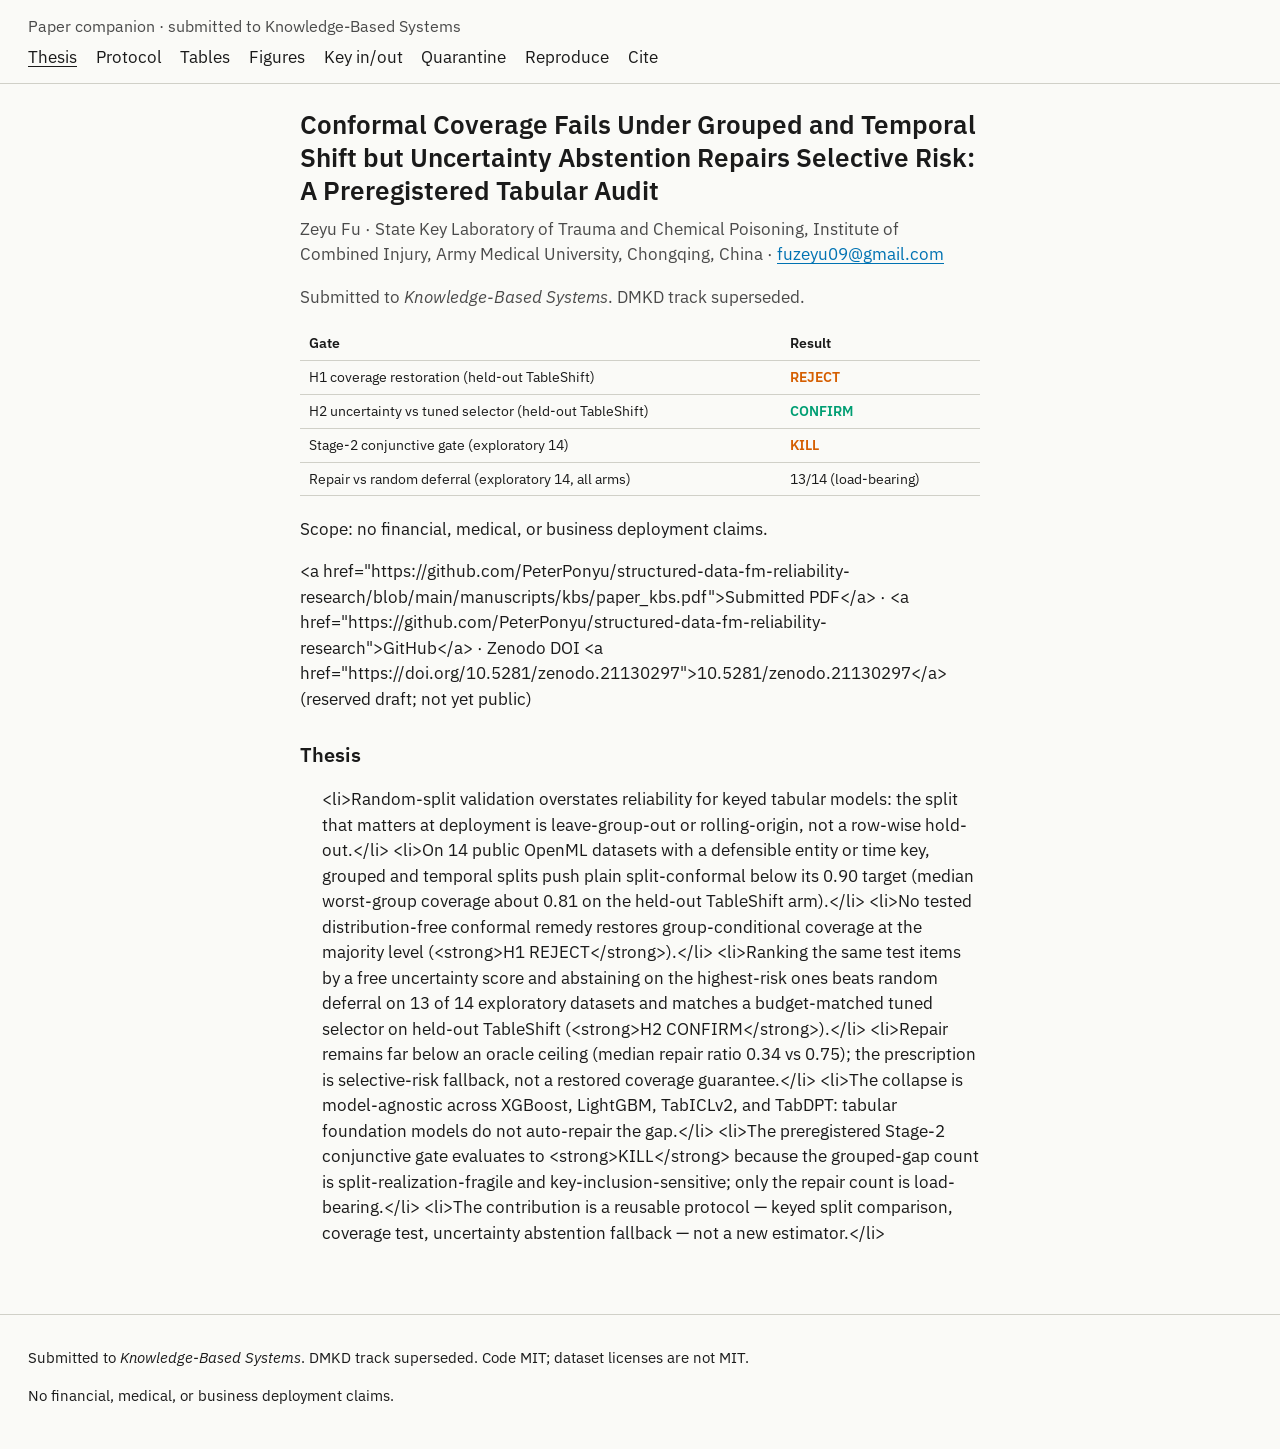
==== docs/index.html @ ec44e23a "Add isolation-branch Structure paper companion for GitHub Pages. Stamp frozen KBS tables into docs/ " ====
<!DOCTYPE html>
<html lang="en">
<head>
  <meta charset="utf-8">
  <meta name="viewport" content="width=device-width, initial-scale=1">
  <title>Conformal Coverage Fails Under Grouped and Temporal Shift but Uncertainty Abstention Repairs Selective Risk: A Preregistered Tabular Audit — tabular reliability audit</title>
  <meta name="description" content="Preregistered tabular reliability audit companion.">
  <link rel="stylesheet" href="css/portal.css">
</head>
<body>
  <header class="site">
    <div class="wrap">
      <p class="brand">Paper companion · submitted to Knowledge-Based Systems</p>
      <details class="nav-toggle">
        <summary>Menu</summary>
        <nav class="primary" aria-label="Sections"><a href="index.html" aria-current="page">Thesis</a><a href="protocol/index.html">Protocol</a><a href="tables/index.html">Tables</a><a href="figures/index.html">Figures</a><a href="key/index.html">Key in/out</a><a href="quarantine/index.html">Quarantine</a><a href="reproduce/index.html">Reproduce</a><a href="cite/index.html">Cite</a></nav>
      </details>
      <nav class="primary" aria-label="Primary"><a href="index.html" aria-current="page">Thesis</a><a href="protocol/index.html">Protocol</a><a href="tables/index.html">Tables</a><a href="figures/index.html">Figures</a><a href="key/index.html">Key in/out</a><a href="quarantine/index.html">Quarantine</a><a href="reproduce/index.html">Reproduce</a><a href="cite/index.html">Cite</a></nav>
    </div>
  </header>
  <main class="prose wrap">
<h1>Conformal Coverage Fails Under Grouped and Temporal Shift but Uncertainty Abstention Repairs Selective Risk: A Preregistered Tabular Audit</h1>
<p class="meta">Zeyu Fu · State Key Laboratory of Trauma and Chemical Poisoning, Institute of Combined Injury, Army Medical University, Chongqing, China · <a href="mailto:fuzeyu09@gmail.com">fuzeyu09@gmail.com</a></p>
<p class="meta">Submitted to <em>Knowledge-Based Systems</em>. DMKD track superseded.</p>
<div class="table-scroll"><table><thead><tr><th>Gate</th><th>Result</th></tr></thead><tbody><tr><td>H1 coverage restoration (held-out TableShift)</td><td class="verdict-reject">REJECT</td></tr><tr><td>H2 uncertainty vs tuned selector (held-out TableShift)</td><td class="verdict-confirm">CONFIRM</td></tr><tr><td>Stage-2 conjunctive gate (exploratory 14)</td><td class="verdict-kill">KILL</td></tr><tr><td>Repair vs random deferral (exploratory 14, all arms)</td><td>13/14 (load-bearing)</td></tr></tbody></table></div>
<p>Scope: no financial, medical, or business deployment claims.</p>
<p>
<p>  &lt;a href=&quot;https://github.com/PeterPonyu/structured-data-fm-reliability-research/blob/main/manuscripts/kbs/paper_kbs.pdf&quot;&gt;Submitted PDF&lt;/a&gt;   ·   &lt;a href=&quot;https://github.com/PeterPonyu/structured-data-fm-reliability-research&quot;&gt;GitHub&lt;/a&gt;   ·   Zenodo DOI &lt;a href=&quot;https://doi.org/10.5281/zenodo.21130297&quot;&gt;10.5281/zenodo.21130297&lt;/a&gt; (reserved draft; not yet public)</p>
</p>
<h2>Thesis</h2>
<ol class="thesis">
<p>  &lt;li&gt;Random-split validation overstates reliability for keyed tabular models: the split that matters at deployment is leave-group-out or rolling-origin, not a row-wise hold-out.&lt;/li&gt;   &lt;li&gt;On 14 public OpenML datasets with a defensible entity or time key, grouped and temporal splits push plain split-conformal below its 0.90 target (median worst-group coverage about 0.81 on the held-out TableShift arm).&lt;/li&gt;   &lt;li&gt;No tested distribution-free conformal remedy restores group-conditional coverage at the majority level (&lt;strong&gt;H1 REJECT&lt;/strong&gt;).&lt;/li&gt;   &lt;li&gt;Ranking the same test items by a free uncertainty score and abstaining on the highest-risk ones beats random deferral on 13 of 14 exploratory datasets and matches a budget-matched tuned selector on held-out TableShift (&lt;strong&gt;H2 CONFIRM&lt;/strong&gt;).&lt;/li&gt;   &lt;li&gt;Repair remains far below an oracle ceiling (median repair ratio 0.34 vs 0.75); the prescription is selective-risk fallback, not a restored coverage guarantee.&lt;/li&gt;   &lt;li&gt;The collapse is model-agnostic across XGBoost, LightGBM, TabICLv2, and TabDPT: tabular foundation models do not auto-repair the gap.&lt;/li&gt;   &lt;li&gt;The preregistered Stage-2 conjunctive gate evaluates to &lt;strong&gt;KILL&lt;/strong&gt; because the grouped-gap count is split-realization-fragile and key-inclusion-sensitive; only the repair count is load-bearing.&lt;/li&gt;   &lt;li&gt;The contribution is a reusable protocol — keyed split comparison, coverage test, uncertainty abstention fallback — not a new estimator.&lt;/li&gt;</p>
</ol>
  </main>
  <footer class="site">
    <div class="wrap">
      <p>Submitted to <em>Knowledge-Based Systems</em>. DMKD track superseded. Code MIT; dataset licenses are not MIT.</p>
      <p>No financial, medical, or business deployment claims.</p>
    </div>
  </footer>
  
</body>
</html>
---- docs/css/portal.css ----
/* Structure companion — methods-paper HTML. Okabe–Ito roles match print fig0. */
@import url("https://fonts.googleapis.com/css2?family=IBM+Plex+Sans:ital,wght@0,400;0,500;0,600;1,400&family=IBM+Plex+Serif:ital,wght@0,400;1,400&display=swap");

:root {
  --page: #fafaf7;
  --ink: #1a1a1a;
  --mute: #4a4a4a;
  --rule: #d0d0c8;
  --random: #0072b2;
  --grouped: #e69f00;
  --restore: #009e73;
  --fail: #d55e00;
  --measure: 40rem;
  --wide: 72rem;
}

*,
*::before,
*::after {
  box-sizing: border-box;
}

html {
  font-size: 17px;
  scroll-behavior: auto;
}

body {
  margin: 0;
  background: var(--page);
  color: var(--ink);
  font-family: "IBM Plex Sans", "Source Sans 3", "Segoe UI", sans-serif;
  line-height: 1.5;
}

a {
  color: var(--random);
  text-decoration-thickness: 1px;
  text-underline-offset: 0.15em;
}

a:hover {
  color: var(--ink);
}

.wrap {
  width: min(var(--wide), calc(100% - 2rem));
  margin: 0 auto;
}

header.site {
  border-bottom: 1px solid var(--rule);
  padding: 0.85rem 0 0.7rem;
}

header.site .brand {
  font-size: 0.95rem;
  color: var(--mute);
  margin: 0 0 0.4rem;
}

nav.primary {
  display: flex;
  flex-wrap: wrap;
  gap: 0.35rem 1.1rem;
}

nav.primary a {
  color: var(--ink);
  text-decoration: none;
}

nav.primary a[aria-current="page"] {
  text-decoration: underline;
  text-underline-offset: 0.2em;
}

.nav-toggle {
  display: none;
}

main {
  padding: 1.4rem 0 3rem;
}

main.prose {
  max-width: var(--measure);
}

main.wide {
  max-width: var(--wide);
}

h1 {
  font-size: 1.55rem;
  font-weight: 600;
  line-height: 1.25;
  margin: 0 0 0.6rem;
}

h1.paper-title {
  font-family: "IBM Plex Serif", "Nimbus Roman", Georgia, serif;
  font-weight: 400;
  font-size: 1.65rem;
}

h2 {
  font-size: 1.2rem;
  font-weight: 600;
  margin: 1.6rem 0 0.5rem;
}

h3 {
  font-size: 1.05rem;
  font-weight: 600;
  margin: 1.2rem 0 0.4rem;
}

p,
li {
  color: var(--ink);
}

.mute,
.meta,
figcaption,
.caption,
footer {
  color: var(--mute);
}

.meta {
  margin: 0 0 1rem;
}

.thesis {
  padding-left: 1.3rem;
}

.thesis li {
  margin: 0.45rem 0;
}

blockquote.pull {
  font-family: "IBM Plex Serif", Georgia, serif;
  font-style: italic;
  margin: 1rem 0 1.2rem;
  padding: 0 0 0 0.9rem;
  border-left: 3px solid var(--rule);
  color: var(--ink);
}

.table-scroll {
  overflow-x: auto;
  margin: 0.8rem 0 1.2rem;
  max-width: var(--wide);
}

table {
  border-collapse: collapse;
  width: 100%;
  font-size: 14px;
  font-variant-numeric: tabular-nums;
}

th,
td {
  border-bottom: 1px solid var(--rule);
  padding: 0.35rem 0.55rem;
  text-align: left;
  vertical-align: top;
}

th {
  font-weight: 600;
  background: var(--page);
  position: sticky;
  top: 0;
}

tbody tr:hover {
  background: #f1f1ea;
}

td.num,
th.num {
  text-align: right;
}

td.cov-fail {
  color: var(--fail);
  font-weight: 500;
}

td.cov-ok {
  color: var(--restore);
  font-weight: 500;
}

td.verdict-kill,
td.verdict-reject {
  color: var(--fail);
  font-weight: 600;
}

td.verdict-confirm,
td.verdict-success {
  color: var(--restore);
  font-weight: 600;
}

.legend {
  display: flex;
  flex-wrap: wrap;
  gap: 0.7rem 1.2rem;
  font-size: 0.9rem;
  color: var(--mute);
  margin: 0.4rem 0 1rem;
}

.swatch {
  display: inline-block;
  width: 0.75rem;
  height: 0.75rem;
  margin-right: 0.35rem;
  vertical-align: -0.05rem;
}

.swatch.random { background: var(--random); }
.swatch.grouped { background: var(--grouped); }
.swatch.restore { background: var(--restore); }
.swatch.fail { background: var(--fail); }

figure.panel {
  margin: 1.2rem 0 1.8rem;
}

figure.panel img {
  display: block;
  width: 100%;
  max-width: 72rem;
  height: auto;
  background: #fff;
  border: 1px solid var(--rule);
}

figcaption {
  font-size: 0.92rem;
  margin-top: 0.45rem;
}

.print-link {
  font-size: 0.9rem;
}

.key-controls {
  display: flex;
  flex-wrap: wrap;
  gap: 0.6rem 1.2rem;
  margin: 0.6rem 0 1rem;
  font-size: 0.95rem;
}

.key-panel {
  margin-bottom: 1.4rem;
}

.js .key-panel[hidden] {
  display: none;
}

.stage-list {
  padding-left: 1.25rem;
}

.note {
  font-size: 0.92rem;
  color: var(--mute);
}

footer.site {
  border-top: 1px solid var(--rule);
  padding: 1rem 0 1.6rem;
  font-size: 0.88rem;
}

code,
pre {
  font-family: "IBM Plex Mono", ui-monospace, "Cascadia Code", monospace;
  font-size: 0.88em;
}

pre {
  overflow-x: auto;
  padding: 0.7rem 0.8rem;
  border: 1px solid var(--rule);
  background: #fff;
}

:target {
  outline: 2px solid var(--grouped);
  outline-offset: 4px;
}

@media (max-width: 720px) {
  header.site > .wrap > nav.primary {
    display: none;
  }

  .nav-toggle {
    display: block;
    margin: 0.2rem 0 0.4rem;
    color: var(--mute);
  }

  .nav-toggle summary {
    cursor: pointer;
  }

  header.site details.nav-toggle nav.primary {
    display: flex;
    flex-direction: column;
    gap: 0.35rem;
    margin-top: 0.4rem;
  }
}
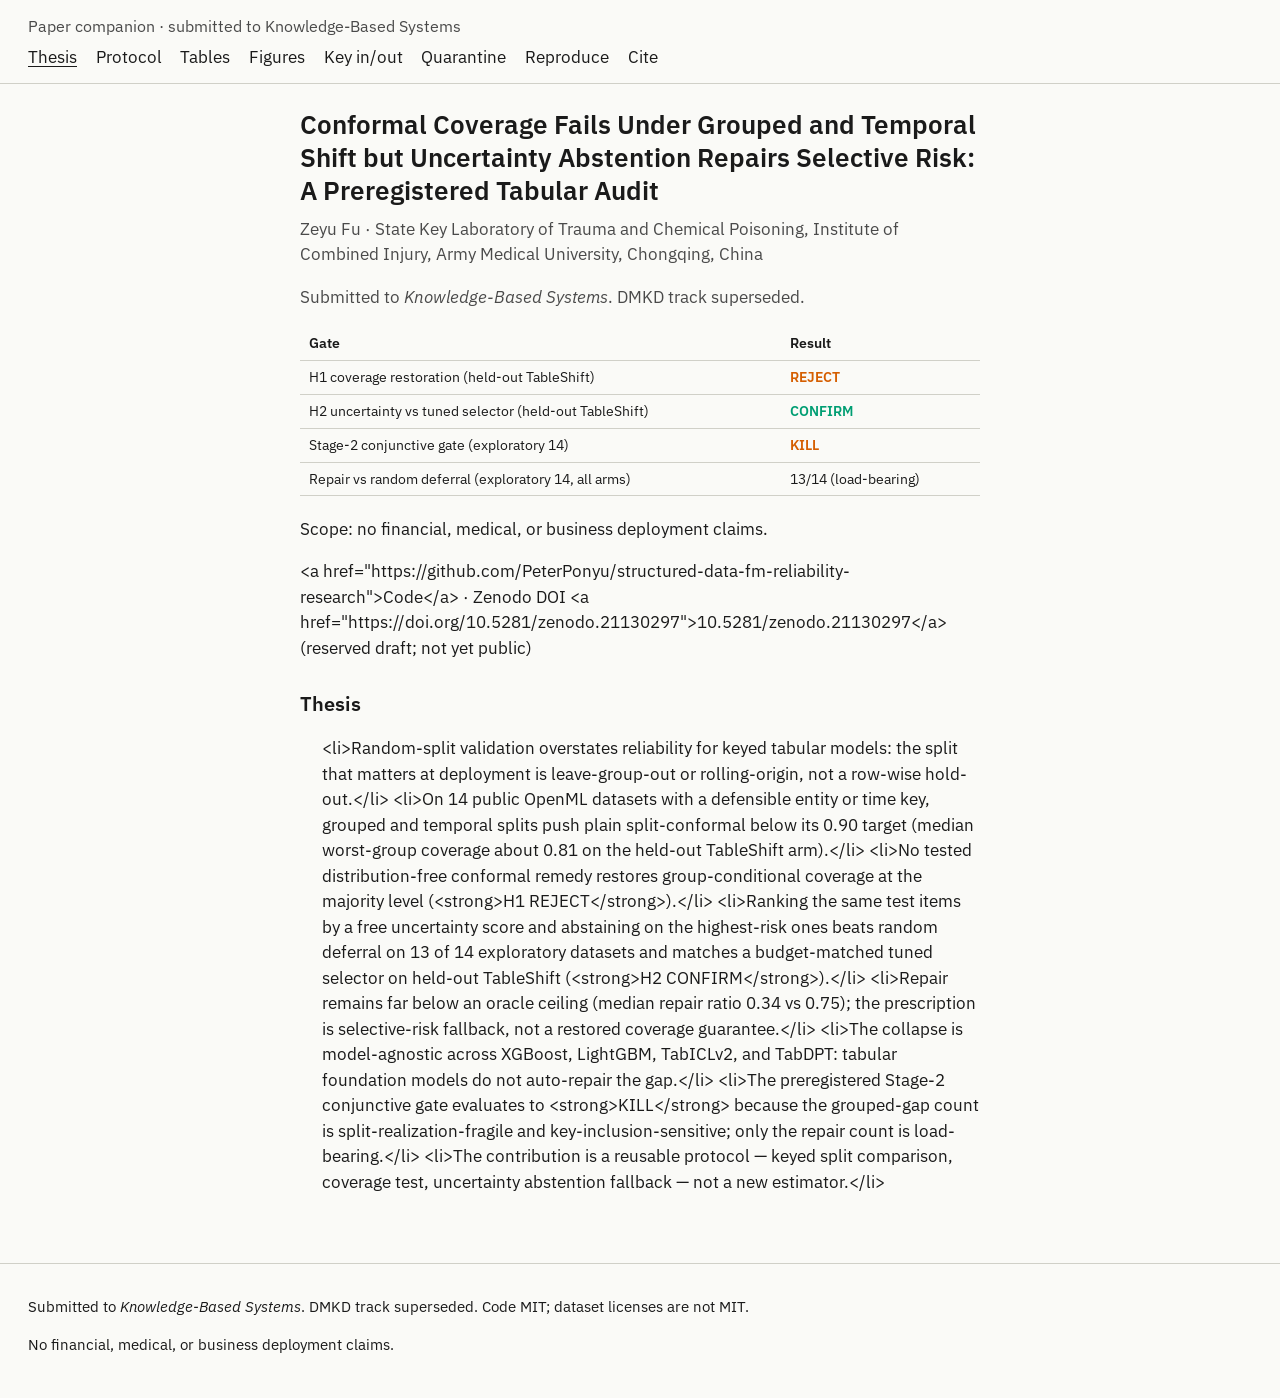
==== commit d10459cb: "Remove email, manuscript-tree PDF, and experiment JSON names from Pages. The KBS companion should ci" ====
--- a/docs/index.html
+++ b/docs/index.html
@@ -20,12 +20,12 @@
   </header>
   <main class="prose wrap">
 <h1>Conformal Coverage Fails Under Grouped and Temporal Shift but Uncertainty Abstention Repairs Selective Risk: A Preregistered Tabular Audit</h1>
-<p class="meta">Zeyu Fu · State Key Laboratory of Trauma and Chemical Poisoning, Institute of Combined Injury, Army Medical University, Chongqing, China · <a href="mailto:fuzeyu09@gmail.com">fuzeyu09@gmail.com</a></p>
+<p class="meta">Zeyu Fu · State Key Laboratory of Trauma and Chemical Poisoning, Institute of Combined Injury, Army Medical University, Chongqing, China</p>
 <p class="meta">Submitted to <em>Knowledge-Based Systems</em>. DMKD track superseded.</p>
 <div class="table-scroll"><table><thead><tr><th>Gate</th><th>Result</th></tr></thead><tbody><tr><td>H1 coverage restoration (held-out TableShift)</td><td class="verdict-reject">REJECT</td></tr><tr><td>H2 uncertainty vs tuned selector (held-out TableShift)</td><td class="verdict-confirm">CONFIRM</td></tr><tr><td>Stage-2 conjunctive gate (exploratory 14)</td><td class="verdict-kill">KILL</td></tr><tr><td>Repair vs random deferral (exploratory 14, all arms)</td><td>13/14 (load-bearing)</td></tr></tbody></table></div>
 <p>Scope: no financial, medical, or business deployment claims.</p>
 <p>
-<p>  &lt;a href=&quot;https://github.com/PeterPonyu/structured-data-fm-reliability-research/blob/main/manuscripts/kbs/paper_kbs.pdf&quot;&gt;Submitted PDF&lt;/a&gt;   ·   &lt;a href=&quot;https://github.com/PeterPonyu/structured-data-fm-reliability-research&quot;&gt;GitHub&lt;/a&gt;   ·   Zenodo DOI &lt;a href=&quot;https://doi.org/10.5281/zenodo.21130297&quot;&gt;10.5281/zenodo.21130297&lt;/a&gt; (reserved draft; not yet public)</p>
+<p>  &lt;a href=&quot;https://github.com/PeterPonyu/structured-data-fm-reliability-research&quot;&gt;Code&lt;/a&gt;   ·   Zenodo DOI &lt;a href=&quot;https://doi.org/10.5281/zenodo.21130297&quot;&gt;10.5281/zenodo.21130297&lt;/a&gt; (reserved draft; not yet public)</p>
 </p>
 <h2>Thesis</h2>
 <ol class="thesis">
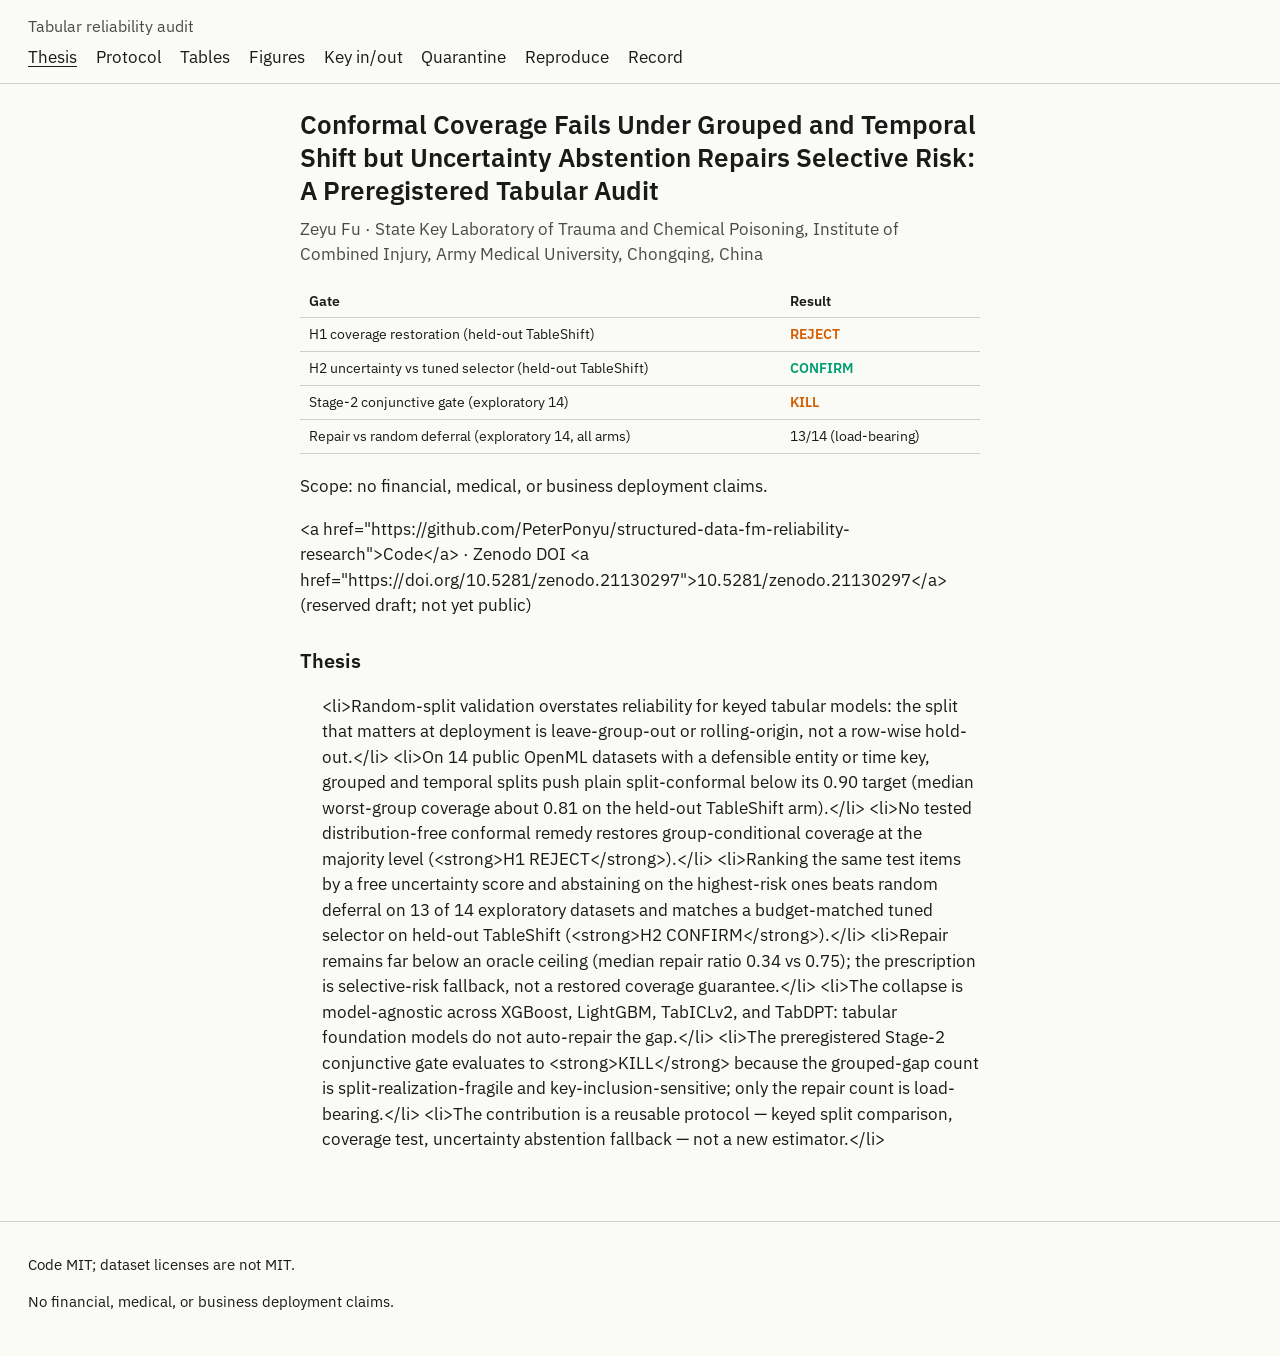
==== commit 9eaefaa5: "Keep Pages copy on keyed splits, H1/H2, quarantine, and abstention. Co-authored-by: Cursor <cursorag" ====
--- a/docs/index.html
+++ b/docs/index.html
@@ -4,24 +4,23 @@
   <meta charset="utf-8">
   <meta name="viewport" content="width=device-width, initial-scale=1">
   <title>Conformal Coverage Fails Under Grouped and Temporal Shift but Uncertainty Abstention Repairs Selective Risk: A Preregistered Tabular Audit — tabular reliability audit</title>
-  <meta name="description" content="Preregistered tabular reliability audit companion.">
+  <meta name="description" content="Preregistered tabular reliability audit.">
   <link rel="stylesheet" href="css/portal.css">
 </head>
 <body>
   <header class="site">
     <div class="wrap">
-      <p class="brand">Paper companion · submitted to Knowledge-Based Systems</p>
+      <p class="brand">Tabular reliability audit</p>
       <details class="nav-toggle">
         <summary>Menu</summary>
-        <nav class="primary" aria-label="Sections"><a href="index.html" aria-current="page">Thesis</a><a href="protocol/index.html">Protocol</a><a href="tables/index.html">Tables</a><a href="figures/index.html">Figures</a><a href="key/index.html">Key in/out</a><a href="quarantine/index.html">Quarantine</a><a href="reproduce/index.html">Reproduce</a><a href="cite/index.html">Cite</a></nav>
+        <nav class="primary" aria-label="Sections"><a href="index.html" aria-current="page">Thesis</a><a href="protocol/index.html">Protocol</a><a href="tables/index.html">Tables</a><a href="figures/index.html">Figures</a><a href="key/index.html">Key in/out</a><a href="quarantine/index.html">Quarantine</a><a href="reproduce/index.html">Reproduce</a><a href="cite/index.html">Record</a></nav>
       </details>
-      <nav class="primary" aria-label="Primary"><a href="index.html" aria-current="page">Thesis</a><a href="protocol/index.html">Protocol</a><a href="tables/index.html">Tables</a><a href="figures/index.html">Figures</a><a href="key/index.html">Key in/out</a><a href="quarantine/index.html">Quarantine</a><a href="reproduce/index.html">Reproduce</a><a href="cite/index.html">Cite</a></nav>
+      <nav class="primary" aria-label="Primary"><a href="index.html" aria-current="page">Thesis</a><a href="protocol/index.html">Protocol</a><a href="tables/index.html">Tables</a><a href="figures/index.html">Figures</a><a href="key/index.html">Key in/out</a><a href="quarantine/index.html">Quarantine</a><a href="reproduce/index.html">Reproduce</a><a href="cite/index.html">Record</a></nav>
     </div>
   </header>
   <main class="prose wrap">
 <h1>Conformal Coverage Fails Under Grouped and Temporal Shift but Uncertainty Abstention Repairs Selective Risk: A Preregistered Tabular Audit</h1>
 <p class="meta">Zeyu Fu · State Key Laboratory of Trauma and Chemical Poisoning, Institute of Combined Injury, Army Medical University, Chongqing, China</p>
-<p class="meta">Submitted to <em>Knowledge-Based Systems</em>. DMKD track superseded.</p>
 <div class="table-scroll"><table><thead><tr><th>Gate</th><th>Result</th></tr></thead><tbody><tr><td>H1 coverage restoration (held-out TableShift)</td><td class="verdict-reject">REJECT</td></tr><tr><td>H2 uncertainty vs tuned selector (held-out TableShift)</td><td class="verdict-confirm">CONFIRM</td></tr><tr><td>Stage-2 conjunctive gate (exploratory 14)</td><td class="verdict-kill">KILL</td></tr><tr><td>Repair vs random deferral (exploratory 14, all arms)</td><td>13/14 (load-bearing)</td></tr></tbody></table></div>
 <p>Scope: no financial, medical, or business deployment claims.</p>
 <p>
@@ -34,7 +33,7 @@
   </main>
   <footer class="site">
     <div class="wrap">
-      <p>Submitted to <em>Knowledge-Based Systems</em>. DMKD track superseded. Code MIT; dataset licenses are not MIT.</p>
+      <p>Code MIT; dataset licenses are not MIT.</p>
       <p>No financial, medical, or business deployment claims.</p>
     </div>
   </footer>
--- a/docs/css/portal.css
+++ b/docs/css/portal.css
@@ -1,4 +1,4 @@
-/* Structure companion — methods-paper HTML. Okabe–Ito roles match print fig0. */
+/* Structure tabular audit. Okabe–Ito roles match fig0. */
 @import url("https://fonts.googleapis.com/css2?family=IBM+Plex+Sans:ital,wght@0,400;0,500;0,600;1,400&family=IBM+Plex+Serif:ital,wght@0,400;1,400&display=swap");
 
 :root {
@@ -98,7 +98,7 @@
   margin: 0 0 0.6rem;
 }
 
-h1.paper-title {
+h1.audit-title {
   font-family: "IBM Plex Serif", "Nimbus Roman", Georgia, serif;
   font-weight: 400;
   font-size: 1.65rem;
@@ -249,7 +249,7 @@
   margin-top: 0.45rem;
 }
 
-.print-link {
+.fig-link {
   font-size: 0.9rem;
 }
 
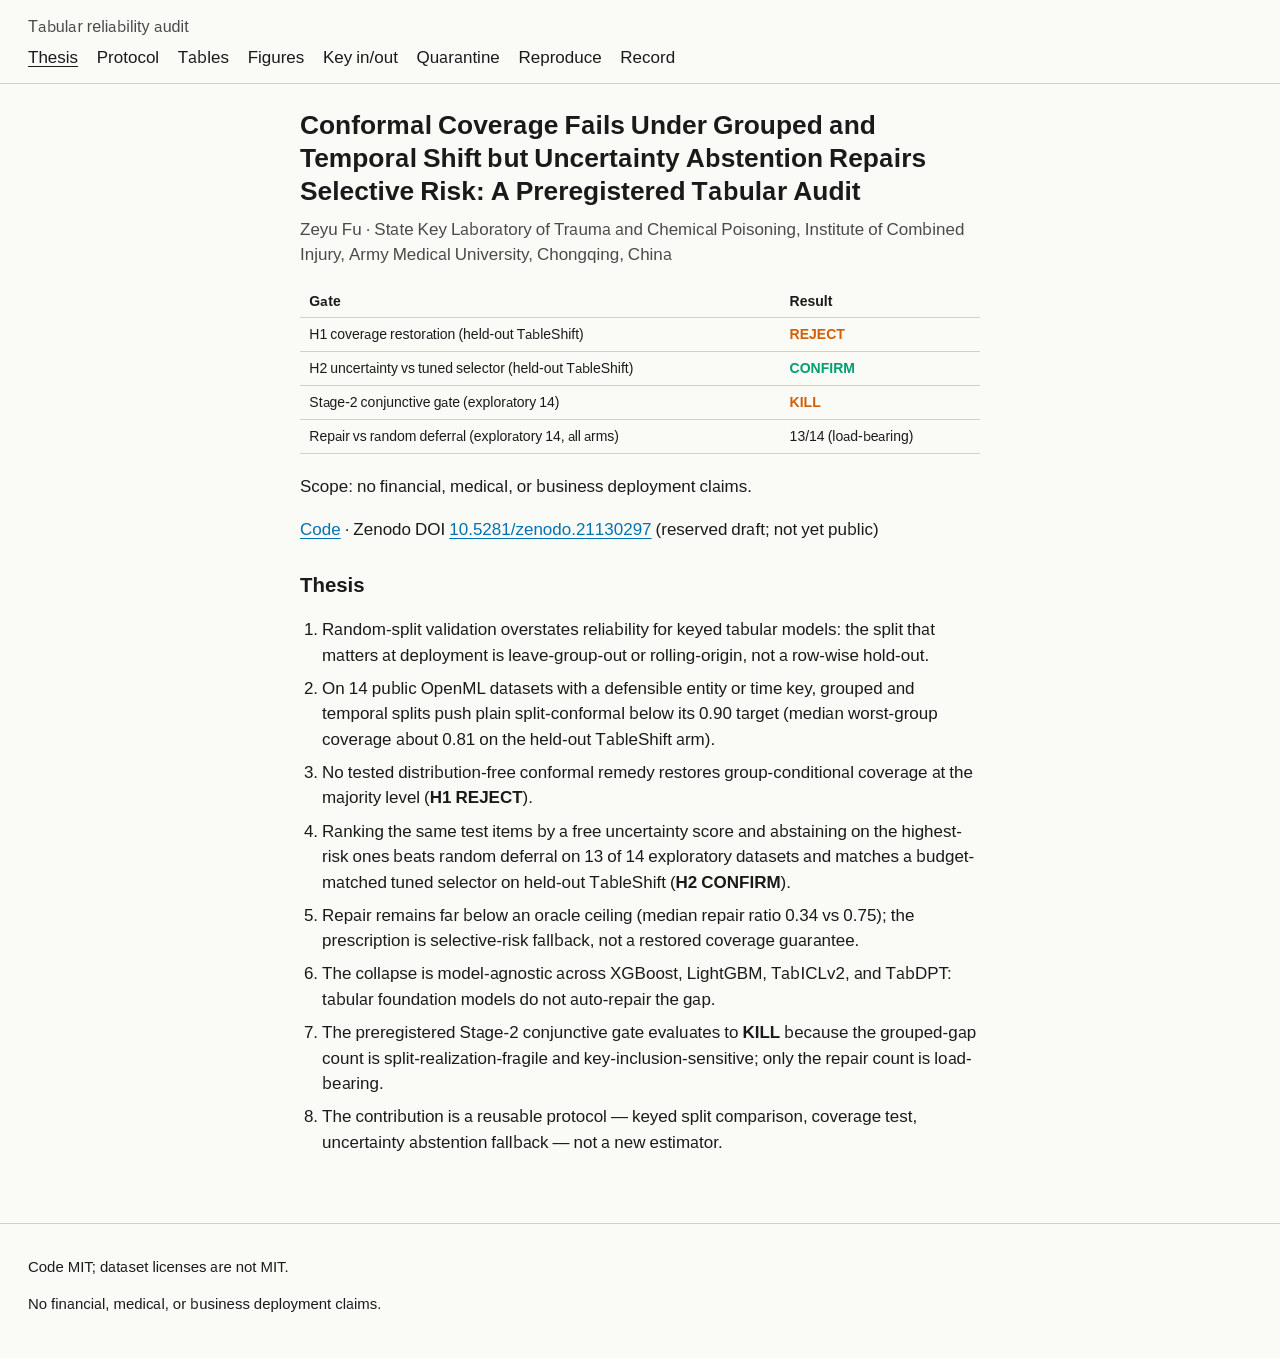
==== commit cd3cc22a: "Render Structure thesis HTML and self-host IBM Plex. Indented tags were escaped into visible markup " ====
--- a/docs/index.html
+++ b/docs/index.html
@@ -23,12 +23,17 @@
 <p class="meta">Zeyu Fu · State Key Laboratory of Trauma and Chemical Poisoning, Institute of Combined Injury, Army Medical University, Chongqing, China</p>
 <div class="table-scroll"><table><thead><tr><th>Gate</th><th>Result</th></tr></thead><tbody><tr><td>H1 coverage restoration (held-out TableShift)</td><td class="verdict-reject">REJECT</td></tr><tr><td>H2 uncertainty vs tuned selector (held-out TableShift)</td><td class="verdict-confirm">CONFIRM</td></tr><tr><td>Stage-2 conjunctive gate (exploratory 14)</td><td class="verdict-kill">KILL</td></tr><tr><td>Repair vs random deferral (exploratory 14, all arms)</td><td>13/14 (load-bearing)</td></tr></tbody></table></div>
 <p>Scope: no financial, medical, or business deployment claims.</p>
-<p>
-<p>  &lt;a href=&quot;https://github.com/PeterPonyu/structured-data-fm-reliability-research&quot;&gt;Code&lt;/a&gt;   ·   Zenodo DOI &lt;a href=&quot;https://doi.org/10.5281/zenodo.21130297&quot;&gt;10.5281/zenodo.21130297&lt;/a&gt; (reserved draft; not yet public)</p>
-</p>
+<p><a href="https://github.com/PeterPonyu/structured-data-fm-reliability-research">Code</a> · Zenodo DOI <a href="https://doi.org/10.5281/zenodo.21130297">10.5281/zenodo.21130297</a> (reserved draft; not yet public)</p>
 <h2>Thesis</h2>
 <ol class="thesis">
-<p>  &lt;li&gt;Random-split validation overstates reliability for keyed tabular models: the split that matters at deployment is leave-group-out or rolling-origin, not a row-wise hold-out.&lt;/li&gt;   &lt;li&gt;On 14 public OpenML datasets with a defensible entity or time key, grouped and temporal splits push plain split-conformal below its 0.90 target (median worst-group coverage about 0.81 on the held-out TableShift arm).&lt;/li&gt;   &lt;li&gt;No tested distribution-free conformal remedy restores group-conditional coverage at the majority level (&lt;strong&gt;H1 REJECT&lt;/strong&gt;).&lt;/li&gt;   &lt;li&gt;Ranking the same test items by a free uncertainty score and abstaining on the highest-risk ones beats random deferral on 13 of 14 exploratory datasets and matches a budget-matched tuned selector on held-out TableShift (&lt;strong&gt;H2 CONFIRM&lt;/strong&gt;).&lt;/li&gt;   &lt;li&gt;Repair remains far below an oracle ceiling (median repair ratio 0.34 vs 0.75); the prescription is selective-risk fallback, not a restored coverage guarantee.&lt;/li&gt;   &lt;li&gt;The collapse is model-agnostic across XGBoost, LightGBM, TabICLv2, and TabDPT: tabular foundation models do not auto-repair the gap.&lt;/li&gt;   &lt;li&gt;The preregistered Stage-2 conjunctive gate evaluates to &lt;strong&gt;KILL&lt;/strong&gt; because the grouped-gap count is split-realization-fragile and key-inclusion-sensitive; only the repair count is load-bearing.&lt;/li&gt;   &lt;li&gt;The contribution is a reusable protocol — keyed split comparison, coverage test, uncertainty abstention fallback — not a new estimator.&lt;/li&gt;</p>
+<li>Random-split validation overstates reliability for keyed tabular models: the split that matters at deployment is leave-group-out or rolling-origin, not a row-wise hold-out.</li>
+<li>On 14 public OpenML datasets with a defensible entity or time key, grouped and temporal splits push plain split-conformal below its 0.90 target (median worst-group coverage about 0.81 on the held-out TableShift arm).</li>
+<li>No tested distribution-free conformal remedy restores group-conditional coverage at the majority level (<strong>H1 REJECT</strong>).</li>
+<li>Ranking the same test items by a free uncertainty score and abstaining on the highest-risk ones beats random deferral on 13 of 14 exploratory datasets and matches a budget-matched tuned selector on held-out TableShift (<strong>H2 CONFIRM</strong>).</li>
+<li>Repair remains far below an oracle ceiling (median repair ratio 0.34 vs 0.75); the prescription is selective-risk fallback, not a restored coverage guarantee.</li>
+<li>The collapse is model-agnostic across XGBoost, LightGBM, TabICLv2, and TabDPT: tabular foundation models do not auto-repair the gap.</li>
+<li>The preregistered Stage-2 conjunctive gate evaluates to <strong>KILL</strong> because the grouped-gap count is split-realization-fragile and key-inclusion-sensitive; only the repair count is load-bearing.</li>
+<li>The contribution is a reusable protocol — keyed split comparison, coverage test, uncertainty abstention fallback — not a new estimator.</li>
 </ol>
   </main>
   <footer class="site">
--- a/docs/css/portal.css
+++ b/docs/css/portal.css
@@ -1,5 +1,5 @@
 /* Structure tabular audit. Okabe–Ito roles match fig0. */
-@import url("https://fonts.googleapis.com/css2?family=IBM+Plex+Sans:ital,wght@0,400;0,500;0,600;1,400&family=IBM+Plex+Serif:ital,wght@0,400;1,400&display=swap");
+@import url("../fonts/ibm-plex.css");
 
 :root {
   --page: #fafaf7;
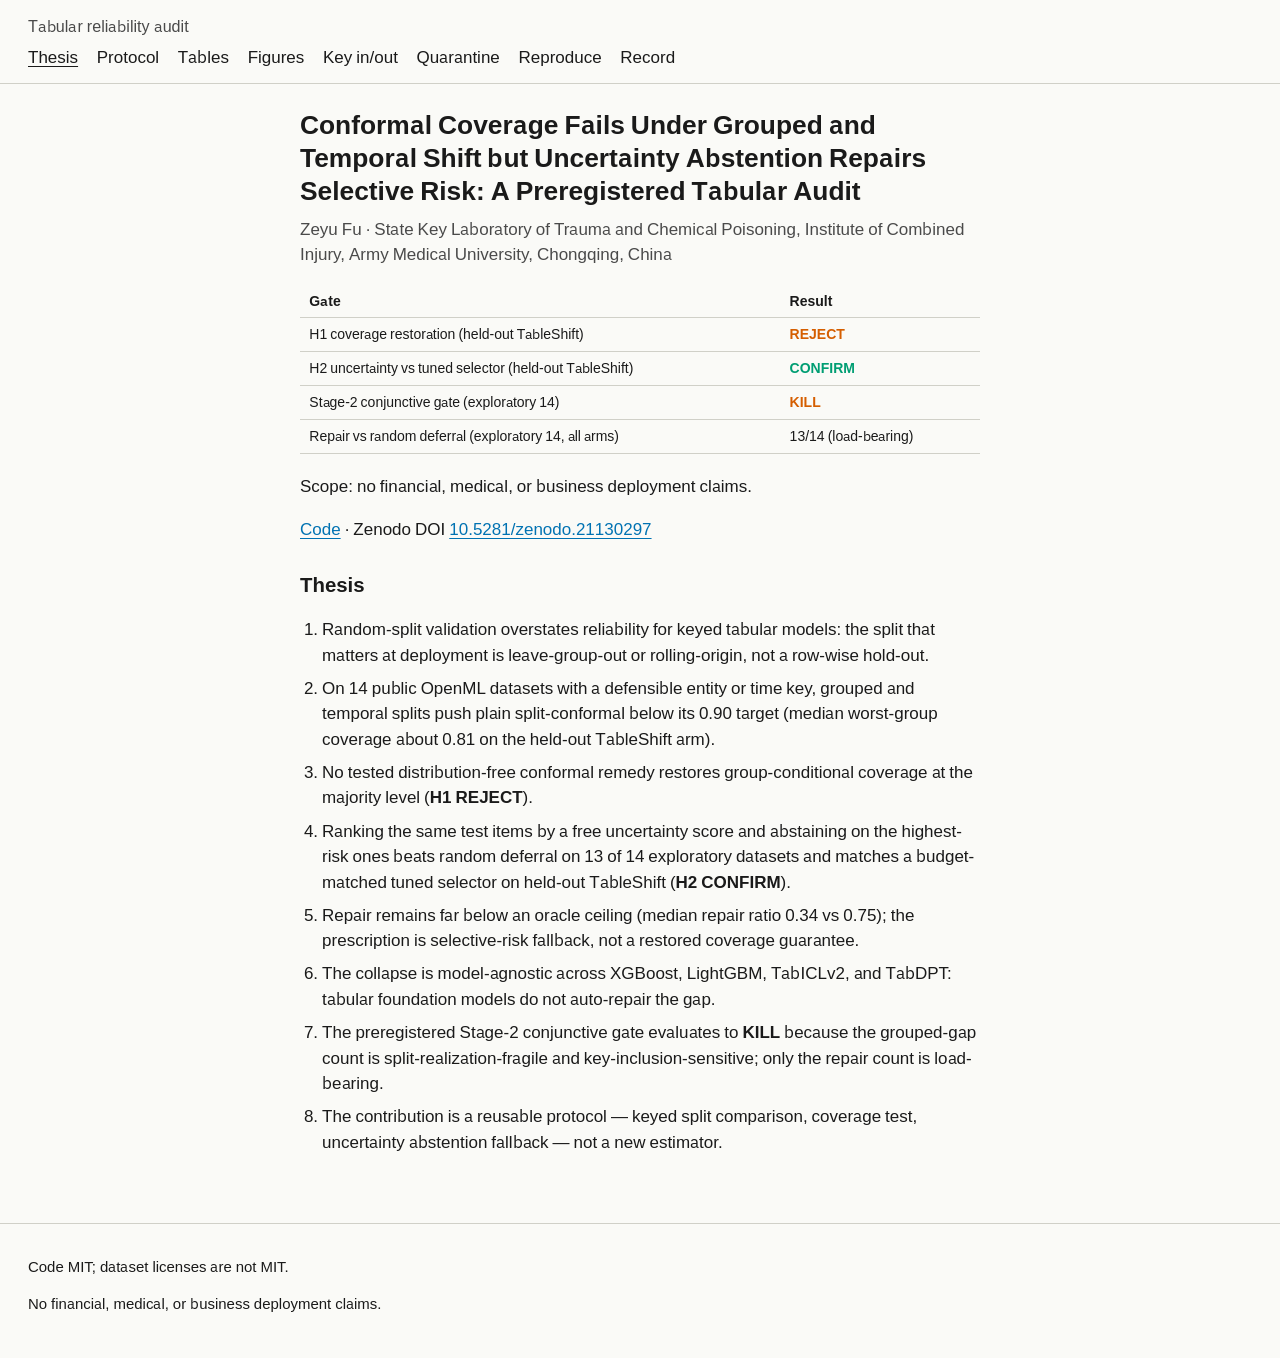
==== commit a90569b8: "Drop stale reserved-draft Zenodo copy now that the archive is public. Live Pages and the companion R" ====
--- a/docs/index.html
+++ b/docs/index.html
@@ -3,8 +3,9 @@
 <head>
   <meta charset="utf-8">
   <meta name="viewport" content="width=device-width, initial-scale=1">
-  <title>Conformal Coverage Fails Under Grouped and Temporal Shift but Uncertainty Abstention Repairs Selective Risk: A Preregistered Tabular Audit — tabular reliability audit</title>
+  <title>Thesis — tabular reliability audit</title>
   <meta name="description" content="Preregistered tabular reliability audit.">
+  <link rel="icon" href="favicon.svg" type="image/svg+xml">
   <link rel="stylesheet" href="css/portal.css">
 </head>
 <body>
@@ -23,7 +24,7 @@
 <p class="meta">Zeyu Fu · State Key Laboratory of Trauma and Chemical Poisoning, Institute of Combined Injury, Army Medical University, Chongqing, China</p>
 <div class="table-scroll"><table><thead><tr><th>Gate</th><th>Result</th></tr></thead><tbody><tr><td>H1 coverage restoration (held-out TableShift)</td><td class="verdict-reject">REJECT</td></tr><tr><td>H2 uncertainty vs tuned selector (held-out TableShift)</td><td class="verdict-confirm">CONFIRM</td></tr><tr><td>Stage-2 conjunctive gate (exploratory 14)</td><td class="verdict-kill">KILL</td></tr><tr><td>Repair vs random deferral (exploratory 14, all arms)</td><td>13/14 (load-bearing)</td></tr></tbody></table></div>
 <p>Scope: no financial, medical, or business deployment claims.</p>
-<p><a href="https://github.com/PeterPonyu/structured-data-fm-reliability-research">Code</a> · Zenodo DOI <a href="https://doi.org/10.5281/zenodo.21130297">10.5281/zenodo.21130297</a> (reserved draft; not yet public)</p>
+<p><a href="https://github.com/PeterPonyu/structured-data-fm-reliability-research">Code</a> · Zenodo DOI <a href="https://doi.org/10.5281/zenodo.21130297">10.5281/zenodo.21130297</a></p>
 <h2>Thesis</h2>
 <ol class="thesis">
 <li>Random-split validation overstates reliability for keyed tabular models: the split that matters at deployment is leave-group-out or rolling-origin, not a row-wise hold-out.</li>
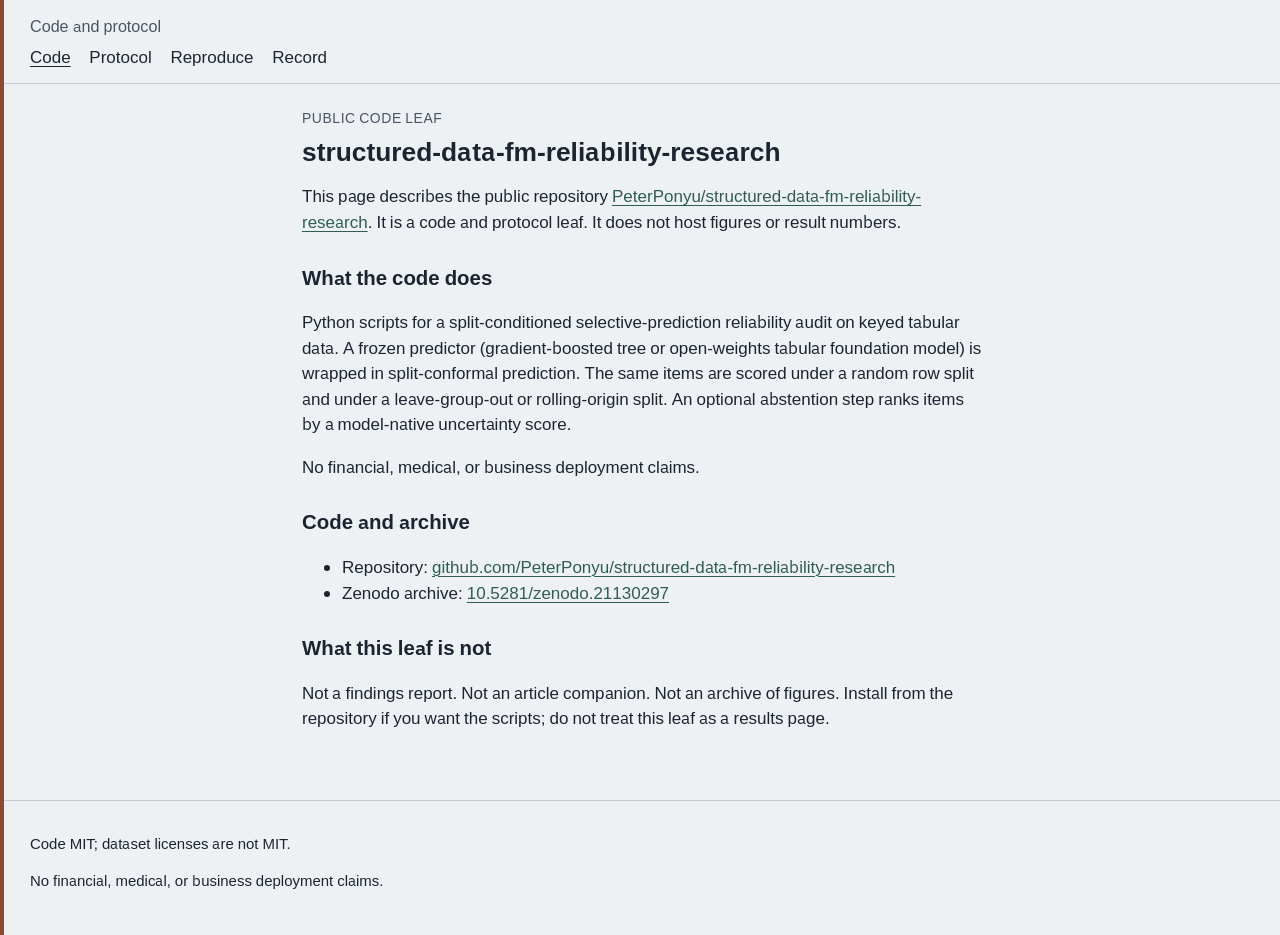
==== commit 5d9eec6f: "Replace the public Pages leaf with a code-and-protocol landing page. Co-authored-by: Cursor <cursora" ====
--- a/docs/index.html
+++ b/docs/index.html
@@ -3,39 +3,34 @@
 <head>
   <meta charset="utf-8">
   <meta name="viewport" content="width=device-width, initial-scale=1">
-  <title>Thesis — tabular reliability audit</title>
-  <meta name="description" content="Preregistered tabular reliability audit.">
+  <title>structured-data-fm-reliability-research</title>
+  <meta name="description" content="Code and protocol leaf for keyed tabular reliability scripts.">
+  <meta name="robots" content="noindex, follow">
   <link rel="icon" href="favicon.svg" type="image/svg+xml">
   <link rel="stylesheet" href="css/portal.css">
 </head>
-<body>
+<body data-site-binding="structure-code-protocol">
   <header class="site">
     <div class="wrap">
-      <p class="brand">Tabular reliability audit</p>
+      <p class="brand">Code and protocol</p>
       <details class="nav-toggle">
         <summary>Menu</summary>
-        <nav class="primary" aria-label="Sections"><a href="index.html" aria-current="page">Thesis</a><a href="protocol/index.html">Protocol</a><a href="tables/index.html">Tables</a><a href="figures/index.html">Figures</a><a href="key/index.html">Key in/out</a><a href="quarantine/index.html">Quarantine</a><a href="reproduce/index.html">Reproduce</a><a href="cite/index.html">Record</a></nav>
+        <nav class="primary" aria-label="Sections"><a href="index.html" aria-current="page">Code</a><a href="protocol/index.html">Protocol</a><a href="reproduce/index.html">Reproduce</a><a href="cite/index.html">Record</a></nav>
       </details>
-      <nav class="primary" aria-label="Primary"><a href="index.html" aria-current="page">Thesis</a><a href="protocol/index.html">Protocol</a><a href="tables/index.html">Tables</a><a href="figures/index.html">Figures</a><a href="key/index.html">Key in/out</a><a href="quarantine/index.html">Quarantine</a><a href="reproduce/index.html">Reproduce</a><a href="cite/index.html">Record</a></nav>
+      <nav class="primary" aria-label="Primary"><a href="index.html" aria-current="page">Code</a><a href="protocol/index.html">Protocol</a><a href="reproduce/index.html">Reproduce</a><a href="cite/index.html">Record</a></nav>
     </div>
   </header>
   <main class="prose wrap">
-<h1>Conformal Coverage Fails Under Grouped and Temporal Shift but Uncertainty Abstention Repairs Selective Risk: A Preregistered Tabular Audit</h1>
-<p class="meta">Zeyu Fu · State Key Laboratory of Trauma and Chemical Poisoning, Institute of Combined Injury, Army Medical University, Chongqing, China</p>
-<div class="table-scroll"><table><thead><tr><th>Gate</th><th>Result</th></tr></thead><tbody><tr><td>H1 coverage restoration (held-out TableShift)</td><td class="verdict-reject">REJECT</td></tr><tr><td>H2 uncertainty vs tuned selector (held-out TableShift)</td><td class="verdict-confirm">CONFIRM</td></tr><tr><td>Stage-2 conjunctive gate (exploratory 14)</td><td class="verdict-kill">KILL</td></tr><tr><td>Repair vs random deferral (exploratory 14, all arms)</td><td>13/14 (load-bearing)</td></tr></tbody></table></div>
-<p>Scope: no financial, medical, or business deployment claims.</p>
-<p><a href="https://github.com/PeterPonyu/structured-data-fm-reliability-research">Code</a> · Zenodo DOI <a href="https://doi.org/10.5281/zenodo.21130297">10.5281/zenodo.21130297</a></p>
-<h2>Thesis</h2>
-<ol class="thesis">
-<li>Random-split validation overstates reliability for keyed tabular models: the split that matters at deployment is leave-group-out or rolling-origin, not a row-wise hold-out.</li>
-<li>On 14 public OpenML datasets with a defensible entity or time key, grouped and temporal splits push plain split-conformal below its 0.90 target (median worst-group coverage about 0.81 on the held-out TableShift arm).</li>
-<li>No tested distribution-free conformal remedy restores group-conditional coverage at the majority level (<strong>H1 REJECT</strong>).</li>
-<li>Ranking the same test items by a free uncertainty score and abstaining on the highest-risk ones beats random deferral on 13 of 14 exploratory datasets and matches a budget-matched tuned selector on held-out TableShift (<strong>H2 CONFIRM</strong>).</li>
-<li>Repair remains far below an oracle ceiling (median repair ratio 0.34 vs 0.75); the prescription is selective-risk fallback, not a restored coverage guarantee.</li>
-<li>The collapse is model-agnostic across XGBoost, LightGBM, TabICLv2, and TabDPT: tabular foundation models do not auto-repair the gap.</li>
-<li>The preregistered Stage-2 conjunctive gate evaluates to <strong>KILL</strong> because the grouped-gap count is split-realization-fragile and key-inclusion-sensitive; only the repair count is load-bearing.</li>
-<li>The contribution is a reusable protocol — keyed split comparison, coverage test, uncertainty abstention fallback — not a new estimator.</li>
-</ol>
+<p class="kicker">Public code leaf</p>
+<h1>structured-data-fm-reliability-research</h1>
+<p>This page describes the public repository <a href="https://github.com/PeterPonyu/structured-data-fm-reliability-research">PeterPonyu/structured-data-fm-reliability-research</a>. It is a code and protocol leaf. It does not host figures or result numbers.</p>
+<h2>What the code does</h2>
+<p>Python scripts for a split-conditioned selective-prediction reliability audit on keyed tabular data. A frozen predictor (gradient-boosted tree or open-weights tabular foundation model) is wrapped in split-conformal prediction. The same items are scored under a random row split and under a leave-group-out or rolling-origin split. An optional abstention step ranks items by a model-native uncertainty score.</p>
+<p>No financial, medical, or business deployment claims.</p>
+<h2>Code and archive</h2>
+<ul><li>Repository: <a href="https://github.com/PeterPonyu/structured-data-fm-reliability-research">github.com/PeterPonyu/structured-data-fm-reliability-research</a></li><li>Zenodo archive: <a href="https://doi.org/10.5281/zenodo.21130297">10.5281/zenodo.21130297</a></li></ul>
+<h2>What this leaf is not</h2>
+<p>Not a findings report. Not an article companion. Not an archive of figures. Install from the repository if you want the scripts; do not treat this leaf as a results page.</p>
   </main>
   <footer class="site">
     <div class="wrap">
--- a/docs/css/portal.css
+++ b/docs/css/portal.css
@@ -1,15 +1,15 @@
-/* Structure tabular audit. Okabe–Ito roles match fig0. */
+/* Code-and-protocol leaf. Unique binding: structure-code-protocol. */
 @import url("../fonts/ibm-plex.css");
 
 :root {
-  --page: #fafaf7;
-  --ink: #1a1a1a;
-  --mute: #4a4a4a;
-  --rule: #d0d0c8;
-  --random: #0072b2;
-  --grouped: #e69f00;
-  --restore: #009e73;
-  --fail: #d55e00;
+  --page: #eef1f4;
+  --ink: #1c2430;
+  --mute: #4a5563;
+  --rule: #c5ccd4;
+  --random: #2f5d50;
+  --grouped: #8c4a2f;
+  --restore: #2f5d50;
+  --fail: #8c4a2f;
   --measure: 40rem;
   --wide: 72rem;
 }
@@ -31,6 +31,10 @@
   color: var(--ink);
   font-family: "IBM Plex Sans", "Source Sans 3", "Segoe UI", sans-serif;
   line-height: 1.5;
+}
+
+body[data-site-binding="structure-code-protocol"] {
+  border-left: 4px solid #8c4a2f;
 }
 
 a {
@@ -133,12 +137,12 @@
   margin: 0 0 1rem;
 }
 
-.thesis {
-  padding-left: 1.3rem;
-}
-
-.thesis li {
-  margin: 0.45rem 0;
+.kicker {
+  margin: 0 0 0.35rem;
+  font-size: 0.82rem;
+  letter-spacing: 0.04em;
+  text-transform: uppercase;
+  color: var(--mute);
 }
 
 blockquote.pull {
@@ -195,18 +199,6 @@
 td.cov-ok {
   color: var(--restore);
   font-weight: 500;
-}
-
-td.verdict-kill,
-td.verdict-reject {
-  color: var(--fail);
-  font-weight: 600;
-}
-
-td.verdict-confirm,
-td.verdict-success {
-  color: var(--restore);
-  font-weight: 600;
 }
 
 .legend {
